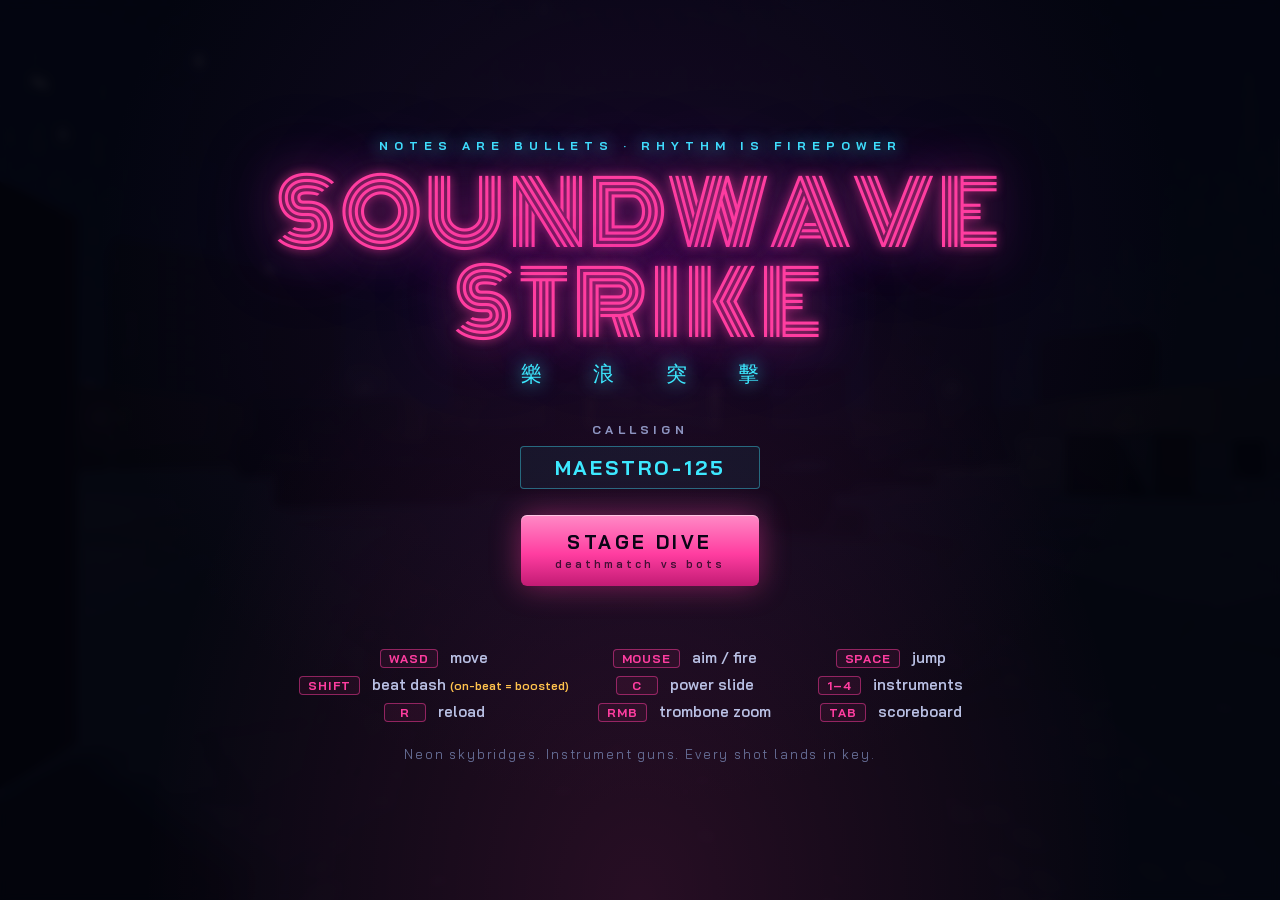
==== soundwave-strike/index.html @ 18fc11da "Add Soundwave Strike: 3D FPS with online PvP via artifact room capability Implements the Soundwave S" ====
<!DOCTYPE html>
<html lang="en">
<head>
<meta charset="UTF-8">
<meta name="viewport" content="width=device-width, initial-scale=1.0">
<title>Soundwave Strike 樂浪突擊</title>
<link rel="icon" href="data:image/svg+xml,<svg xmlns=%22http://www.w3.org/2000/svg%22 viewBox=%220 0 100 100%22><text y=%22.9em%22 font-size=%2290%22>🎺</text></svg>">
<link rel="stylesheet" href="css/style.css">
</head>
<body>
<div id="wrap">
  <canvas id="game"></canvas>

  <!-- HUD -->
  <div id="hud" class="hidden">
    <div id="crosshair"><div class="ch-dot"></div><div class="ch-l"></div><div class="ch-r"></div><div class="ch-t"></div><div class="ch-b"></div>
      <div id="beat-ring"></div>
    </div>
    <div id="hitmarker" class="hidden">✕</div>
    <div id="dmg-vignette"></div>

    <div id="hud-bl">
      <div id="hp-num">100</div>
      <div class="bar"><div id="hp-bar"></div></div>
    </div>
    <div id="hud-br">
      <div id="weapon-name">TRUMPET SCATTERHORN</div>
      <div id="ammo"><span id="ammo-mag">6</span><span id="ammo-sep">/</span><span id="ammo-max">6</span></div>
      <div id="weapon-row"></div>
    </div>
    <div id="killfeed"></div>
    <div id="hud-top">
      <span id="match-score">0</span>
      <span id="match-goal">FIRST TO 20</span>
      <span id="match-time">5:00</span>
    </div>
    <div id="center-msg" class="hidden"></div>
    <div id="respawn-msg" class="hidden">
      <div class="rs-title">DROPPED THE BEAT</div>
      <div class="rs-sub">re-entering the mix<span id="rs-count">…</span></div>
    </div>
    <div id="scoreboard" class="hidden"><table id="score-table"></table></div>
  </div>

  <!-- Menu -->
  <div id="menu" class="screen">
    <div class="menu-inner">
      <div class="title-kicker">NOTES ARE BULLETS · RHYTHM IS FIREPOWER</div>
      <h1 class="title">SOUNDWAVE<br>STRIKE</h1>
      <div class="title-zh">樂 浪 突 擊</div>

      <div class="menu-row">
        <label class="callsign-label">CALLSIGN
          <input id="callsign" maxlength="14" spellcheck="false">
        </label>
      </div>

      <div class="menu-buttons">
        <button id="btn-bots" class="big-btn">STAGE DIVE <span class="btn-sub">deathmatch vs bots</span></button>
        <button id="btn-online" class="big-btn alt hidden">ONLINE JAM <span class="btn-sub">pvp with other viewers</span></button>
      </div>
      <div id="online-status" class="online-status"></div>

      <div class="menu-controls">
        <div><span class="key">WASD</span> move</div>
        <div><span class="key">MOUSE</span> aim / fire</div>
        <div><span class="key">SPACE</span> jump</div>
        <div><span class="key">SHIFT</span> beat dash <em>(on-beat = boosted)</em></div>
        <div><span class="key">C</span> power slide</div>
        <div><span class="key">1–4</span> instruments</div>
        <div><span class="key">R</span> reload</div>
        <div><span class="key">RMB</span> trombone zoom</div>
        <div><span class="key">TAB</span> scoreboard</div>
      </div>
      <div class="menu-foot">Neon skybridges. Instrument guns. Every shot lands in key.</div>
    </div>
  </div>

  <!-- Pause -->
  <div id="pause" class="screen hidden">
    <div class="menu-inner">
      <h2 class="subtitle">INTERMISSION</h2>
      <button id="btn-resume" class="big-btn">BACK TO THE PIT</button>
      <button id="btn-quit" class="big-btn alt">LEAVE MATCH</button>
    </div>
  </div>

  <!-- Match end -->
  <div id="matchend" class="screen hidden">
    <div class="menu-inner">
      <div class="title-kicker" id="end-kicker">ENCORE</div>
      <h1 class="title small" id="end-title">VICTORY</h1>
      <div id="end-stats"></div>
      <button id="btn-again" class="big-btn">PLAY AGAIN</button>
      <button id="btn-menu" class="big-btn alt">MAIN MENU</button>
    </div>
  </div>
</div>

<script src="vendor/three.min.js"></script>
<script src="js/audio.js"></script>
<script src="js/world.js"></script>
<script src="js/weapons.js"></script>
<script src="js/actors.js"></script>
<script src="js/net.js"></script>
<script src="js/game.js"></script>
</body>
</html>
---- soundwave-strike/css/style.css ----
/* ── Soundwave Strike UI ───────────────────────────────────────────── */
@import url('https://fonts.googleapis.com/css2?family=Bai+Jamjuree:wght@500;600;700&family=Monoton&family=Rajdhani:wght@500;600;700&display=swap');

:root {
  --magenta: #ff3da0;
  --cyan: #3de8ff;
  --amber: #ffc24d;
  --ink: #05060f;
  --panel: rgba(8, 10, 26, 0.85);
}

* { margin: 0; padding: 0; box-sizing: border-box; }

html, body {
  width: 100%; height: 100%;
  background: var(--ink);
  overflow: hidden;
  font-family: 'Bai Jamjuree', 'Rajdhani', sans-serif;
  user-select: none;
  -webkit-user-select: none;
  color: #dfe4ff;
}

#wrap { position: fixed; inset: 0; }
#game { position: absolute; inset: 0; width: 100%; height: 100%; display: block; cursor: crosshair; }

.hidden { display: none !important; }

/* ── screens ── */
.screen {
  position: absolute; inset: 0;
  display: flex; align-items: center; justify-content: center;
  background:
    radial-gradient(ellipse at 50% 30%, rgba(60,20,80,0.35), transparent 60%),
    radial-gradient(ellipse at 50% 100%, rgba(255,61,160,0.14), transparent 55%),
    rgba(3, 4, 12, 0.86);
  backdrop-filter: blur(4px);
  z-index: 30;
}
.menu-inner { text-align: center; padding: 24px; max-width: 860px; }

.title-kicker {
  color: var(--cyan);
  letter-spacing: 0.5em;
  font-size: 12px;
  font-weight: 700;
  margin-bottom: 16px;
  text-shadow: 0 0 16px rgba(61,232,255,0.9);
}
h1.title {
  font-family: 'Monoton', 'Bai Jamjuree', cursive;
  font-weight: 400;
  font-size: clamp(44px, 8.5vw, 88px);
  line-height: 1.02;
  color: var(--magenta);
  text-shadow:
    0 0 10px rgba(255,61,160,0.75),
    0 0 46px rgba(255,61,160,0.5),
    0 0 90px rgba(120,30,255,0.4);
  letter-spacing: 0.04em;
}
h1.title.small { font-size: clamp(36px, 5.5vw, 60px); }
h2.subtitle {
  font-family: 'Monoton', cursive;
  font-weight: 400;
  font-size: 34px;
  color: var(--cyan);
  text-shadow: 0 0 24px rgba(61,232,255,0.6);
  margin-bottom: 30px;
}
.title-zh {
  margin-top: 12px;
  font-size: 21px;
  letter-spacing: 1.1em;
  text-indent: 1.1em;
  color: var(--cyan);
  text-shadow: 0 0 18px rgba(61,232,255,0.8);
}

.menu-row { margin-top: 30px; }
.callsign-label {
  font-size: 12px;
  letter-spacing: 0.35em;
  color: #8d94c0;
  font-weight: 700;
}
#callsign {
  display: block;
  margin: 8px auto 0;
  width: 240px;
  text-align: center;
  background: rgba(61,232,255,0.06);
  border: 1px solid rgba(61,232,255,0.4);
  border-radius: 4px;
  color: var(--cyan);
  font-family: inherit;
  font-size: 20px;
  font-weight: 700;
  letter-spacing: 0.14em;
  padding: 8px 10px;
  outline: none;
}
#callsign:focus { border-color: var(--cyan); box-shadow: 0 0 18px rgba(61,232,255,0.35); }

.menu-buttons { margin-top: 26px; display: flex; gap: 18px; justify-content: center; flex-wrap: wrap; }
.big-btn {
  font-family: 'Bai Jamjuree', sans-serif;
  font-weight: 700;
  font-size: 19px;
  letter-spacing: 0.18em;
  color: #0b0416;
  background: linear-gradient(180deg, #ff8ac6, var(--magenta) 55%, #c21b74);
  border: none;
  border-radius: 6px;
  padding: 15px 34px;
  cursor: pointer;
  box-shadow: 0 0 30px rgba(255,61,160,0.45), inset 0 1px 0 rgba(255,255,255,0.5);
  transition: transform .12s ease, box-shadow .12s ease;
  display: inline-flex;
  flex-direction: column;
  align-items: center;
  gap: 3px;
}
.big-btn:hover { transform: translateY(-2px) scale(1.02); box-shadow: 0 0 52px rgba(255,61,160,0.75), inset 0 1px 0 rgba(255,255,255,0.5); }
.big-btn.alt {
  background: linear-gradient(180deg, #9ef2ff, var(--cyan) 55%, #12a8c4);
  box-shadow: 0 0 30px rgba(61,232,255,0.4), inset 0 1px 0 rgba(255,255,255,0.5);
}
.big-btn.alt:hover { box-shadow: 0 0 52px rgba(61,232,255,0.7), inset 0 1px 0 rgba(255,255,255,0.5); }
.btn-sub { font-size: 11px; font-weight: 600; letter-spacing: 0.28em; opacity: 0.75; }
#matchend .big-btn, #pause .big-btn { margin: 8px; }

.online-status { margin-top: 14px; font-size: 13px; letter-spacing: 0.2em; color: #8d94c0; min-height: 18px; }
.online-status b { color: var(--cyan); }

.menu-controls {
  margin: 30px auto 8px;
  display: grid;
  grid-template-columns: repeat(auto-fit, minmax(180px, max-content));
  justify-content: center;
  gap: 7px 26px;
  color: #b9c0e4;
  font-size: 15px;
  font-weight: 600;
}
.menu-controls em { color: var(--amber); font-style: normal; font-size: 12px; }
.key {
  display: inline-block;
  min-width: 42px;
  padding: 1px 8px;
  margin-right: 8px;
  border: 1px solid rgba(255,61,160,0.5);
  border-radius: 4px;
  color: var(--magenta);
  font-weight: 700;
  font-size: 12px;
  letter-spacing: 0.08em;
  background: rgba(255,61,160,0.07);
  text-align: center;
}
.menu-foot { margin-top: 24px; color: #666e96; font-size: 13px; letter-spacing: 0.14em; }

/* ── HUD ── */
#hud { position: absolute; inset: 0; pointer-events: none; z-index: 10; }

#crosshair {
  position: absolute; left: 50%; top: 50%;
  width: 0; height: 0;
}
#crosshair div { position: absolute; background: rgba(61,232,255,0.95); box-shadow: 0 0 6px rgba(61,232,255,0.9); }
.ch-dot { width: 3px; height: 3px; left: -1.5px; top: -1.5px; border-radius: 50%; }
.ch-l { width: 8px; height: 2px; left: calc(-10px - var(--sp, 4px)); top: -1px; }
.ch-r { width: 8px; height: 2px; left: calc(2px + var(--sp, 4px)); top: -1px; }
.ch-t { width: 2px; height: 8px; left: -1px; top: calc(-10px - var(--sp, 4px)); }
.ch-b { width: 2px; height: 8px; left: -1px; top: calc(2px + var(--sp, 4px)); }
#beat-ring {
  position: absolute; left: -19px; top: -19px;
  width: 38px; height: 38px;
  border: 1px solid rgba(255,194,77,0.0);
  border-radius: 50%;
  background: transparent !important;
  box-shadow: none !important;
}
#beat-ring.pulse { border-color: rgba(255,194,77,0.8); }

#hitmarker {
  position: absolute; left: 50%; top: 50%;
  transform: translate(-50%, -50%);
  font-size: 26px;
  font-weight: 700;
  color: #fff;
  text-shadow: 0 0 10px var(--magenta);
}
#hitmarker.kill { color: var(--amber); font-size: 34px; }

#dmg-vignette {
  position: absolute; inset: 0;
  background: radial-gradient(ellipse at center, transparent 55%, rgba(255,30,80,0.55) 100%);
  opacity: 0;
  transition: opacity .1s ease;
}

#hud-bl { position: absolute; left: 28px; bottom: 26px; }
#hp-num {
  font-size: 44px; font-weight: 700; color: #fff;
  text-shadow: 0 0 14px rgba(61,232,255,0.8);
  font-variant-numeric: tabular-nums;
  line-height: 1;
}
#hud-bl .bar {
  margin-top: 8px;
  width: 220px; height: 8px;
  background: rgba(255,255,255,0.08);
  border: 1px solid rgba(255,255,255,0.16);
  border-radius: 4px;
  overflow: hidden;
}
#hp-bar {
  height: 100%; width: 100%;
  background: linear-gradient(90deg, var(--cyan), #7dffd0);
  box-shadow: 0 0 12px rgba(61,232,255,0.8);
  transition: width .15s ease;
}
#hp-bar.low { background: linear-gradient(90deg, #ff3d6a, #ff8a4d); box-shadow: 0 0 12px rgba(255,61,106,0.9); }

#hud-br { position: absolute; right: 30px; bottom: 26px; text-align: right; }
#weapon-name {
  font-size: 15px; font-weight: 700; letter-spacing: 0.3em;
  color: var(--amber);
  text-shadow: 0 0 12px rgba(255,194,77,0.7);
}
#ammo { margin-top: 2px; font-variant-numeric: tabular-nums; }
#ammo-mag { font-size: 42px; font-weight: 700; color: #fff; text-shadow: 0 0 14px rgba(255,61,160,0.8); }
#ammo-sep { font-size: 24px; color: #666e96; margin: 0 4px; }
#ammo-max { font-size: 20px; color: #8d94c0; }
#weapon-row { margin-top: 8px; display: flex; gap: 6px; justify-content: flex-end; }
.wpip {
  width: 34px; height: 26px;
  display: flex; align-items: center; justify-content: center;
  font-size: 15px;
  border: 1px solid rgba(255,255,255,0.15);
  border-radius: 4px;
  background: var(--panel);
  opacity: 0.45;
}
.wpip.sel { opacity: 1; border-color: var(--amber); box-shadow: 0 0 10px rgba(255,194,77,0.4); }

#killfeed {
  position: absolute; right: 26px; top: 66px;
  display: flex; flex-direction: column; gap: 6px; align-items: flex-end;
  font-size: 14px; font-weight: 600;
}
.kf {
  background: var(--panel);
  border: 1px solid rgba(255,255,255,0.1);
  border-left: 3px solid var(--magenta);
  border-radius: 4px;
  padding: 4px 12px;
  letter-spacing: 0.06em;
  animation: kfIn .18s ease;
}
.kf .k { color: var(--cyan); }
.kf .v { color: #ff7ea8; }
.kf .w { color: var(--amber); margin: 0 6px; }
.kf.me { border-left-color: var(--amber); }
@keyframes kfIn { from { transform: translateX(20px); opacity: 0; } to { transform: none; opacity: 1; } }

#hud-top {
  position: absolute; top: 18px; left: 50%; transform: translateX(-50%);
  display: flex; gap: 26px; align-items: baseline;
  background: var(--panel);
  border: 1px solid rgba(255,255,255,0.1);
  border-radius: 6px;
  padding: 6px 22px;
  letter-spacing: 0.2em;
}
#match-score { font-size: 22px; font-weight: 700; color: var(--magenta); font-variant-numeric: tabular-nums; }
#match-goal { font-size: 12px; color: #8d94c0; font-weight: 700; }
#match-time { font-size: 18px; font-weight: 700; color: var(--cyan); font-variant-numeric: tabular-nums; }

#center-msg {
  position: absolute; left: 50%; top: 32%;
  transform: translateX(-50%);
  font-family: 'Monoton', cursive;
  font-size: 34px;
  color: var(--amber);
  text-shadow: 0 0 24px rgba(255,194,77,0.8);
  letter-spacing: 0.1em;
  white-space: nowrap;
}

#respawn-msg {
  position: absolute; left: 50%; top: 42%;
  transform: translateX(-50%);
  text-align: center;
}
.rs-title {
  font-family: 'Monoton', cursive;
  font-size: 40px;
  color: var(--magenta);
  text-shadow: 0 0 30px rgba(255,61,160,0.8);
}
.rs-sub { margin-top: 10px; font-size: 15px; letter-spacing: 0.3em; color: #b9c0e4; }

#scoreboard {
  position: absolute; left: 50%; top: 50%;
  transform: translate(-50%, -50%);
  background: var(--panel);
  border: 1px solid rgba(61,232,255,0.35);
  border-radius: 8px;
  padding: 18px 26px;
  box-shadow: 0 20px 60px rgba(0,0,0,0.6);
  min-width: 420px;
}
#score-table { width: 100%; border-collapse: collapse; font-size: 15px; }
#score-table th {
  text-align: left; color: #8d94c0; font-size: 11px; letter-spacing: 0.3em;
  padding: 4px 14px; border-bottom: 1px solid rgba(255,255,255,0.12);
}
#score-table td { padding: 6px 14px; font-weight: 600; font-variant-numeric: tabular-nums; }
#score-table tr.me td { color: var(--amber); }
#score-table td:first-child { color: inherit; }

#end-stats { margin: 24px 0 10px; font-size: 17px; line-height: 2; letter-spacing: 0.12em; color: #b9c0e4; }
#end-stats b { color: var(--amber); font-size: 21px; }
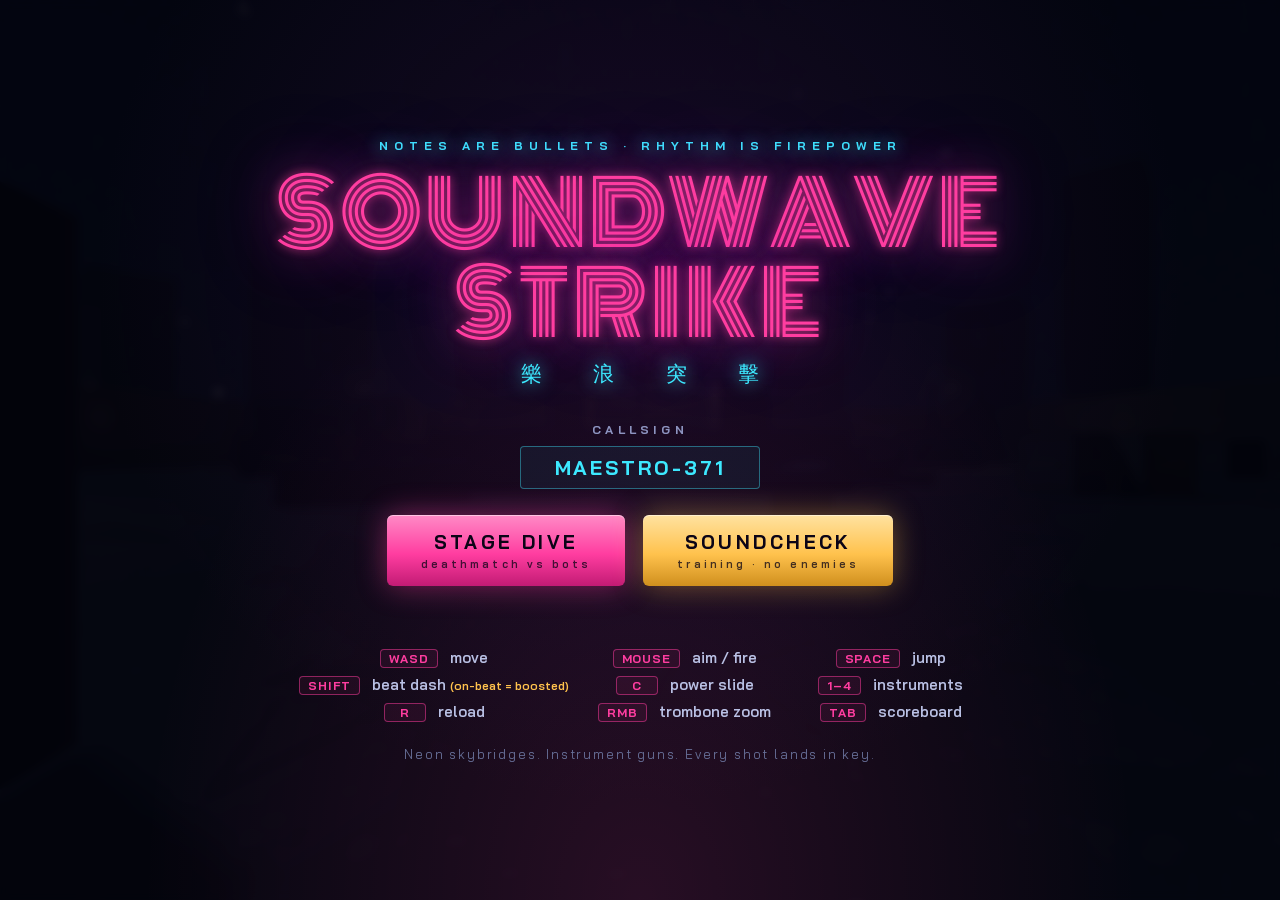
==== commit e65ee5f6: "Add Soundcheck training mode; fix soldier rig facing - New SOUNDCHECK mode from the menu: free pract" ====
--- a/soundwave-strike/index.html
+++ b/soundwave-strike/index.html
@@ -58,6 +58,7 @@
       <div class="menu-buttons">
         <button id="btn-bots" class="big-btn">STAGE DIVE <span class="btn-sub">deathmatch vs bots</span></button>
         <button id="btn-online" class="big-btn alt hidden">ONLINE JAM <span class="btn-sub">pvp with other viewers</span></button>
+        <button id="btn-training" class="big-btn gold">SOUNDCHECK <span class="btn-sub">training · no enemies</span></button>
       </div>
       <div id="online-status" class="online-status"></div>
 
--- a/soundwave-strike/css/style.css
+++ b/soundwave-strike/css/style.css
@@ -127,6 +127,11 @@
   box-shadow: 0 0 30px rgba(61,232,255,0.4), inset 0 1px 0 rgba(255,255,255,0.5);
 }
 .big-btn.alt:hover { box-shadow: 0 0 52px rgba(61,232,255,0.7), inset 0 1px 0 rgba(255,255,255,0.5); }
+.big-btn.gold {
+  background: linear-gradient(180deg, #ffe2a0, var(--amber) 55%, #cf8f1d);
+  box-shadow: 0 0 30px rgba(255,194,77,0.4), inset 0 1px 0 rgba(255,255,255,0.5);
+}
+.big-btn.gold:hover { box-shadow: 0 0 52px rgba(255,194,77,0.7), inset 0 1px 0 rgba(255,255,255,0.5); }
 .btn-sub { font-size: 11px; font-weight: 600; letter-spacing: 0.28em; opacity: 0.75; }
 #matchend .big-btn, #pause .big-btn { margin: 8px; }
 
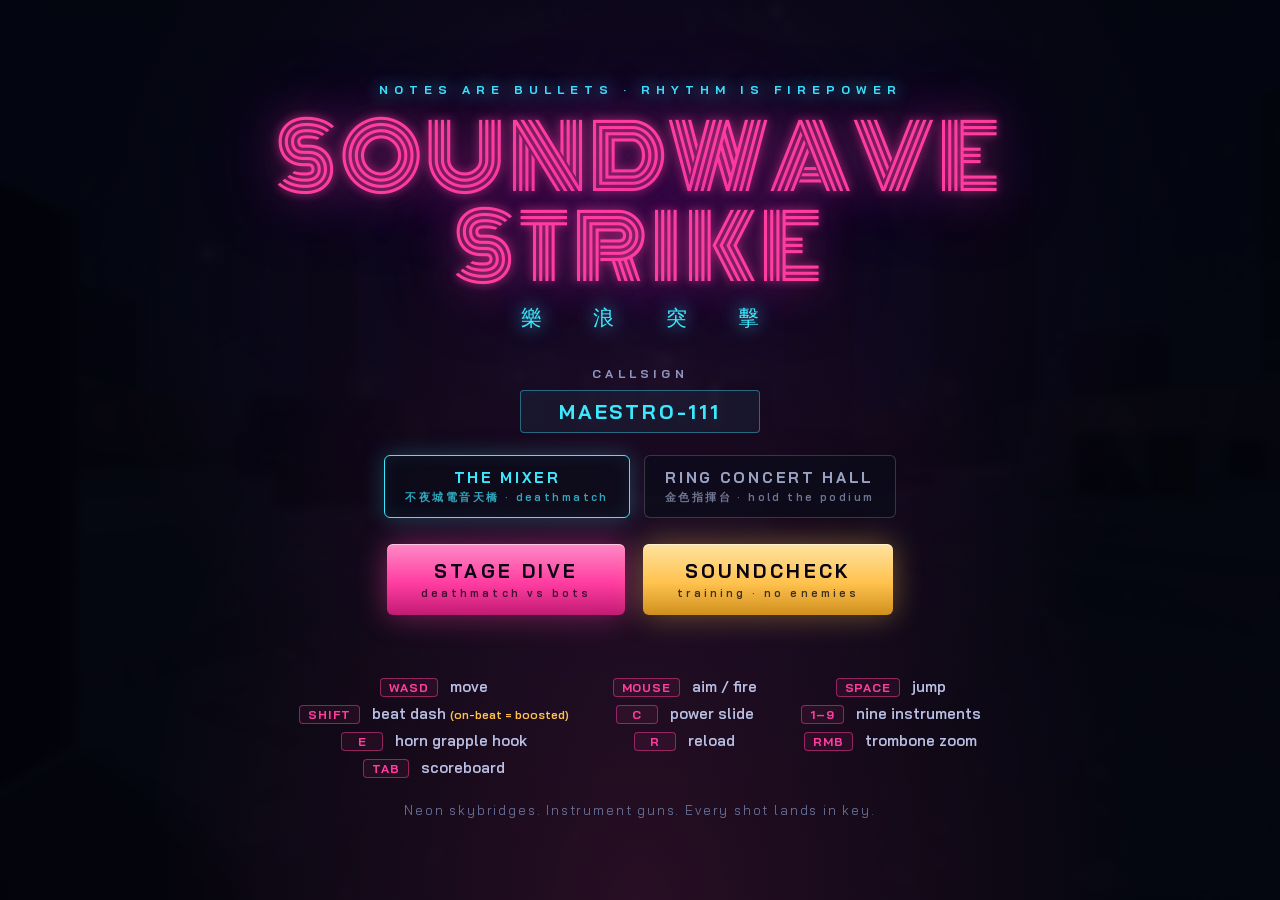
==== commit e66945a7: "Full 10-instrument arsenal, both concept-art maps, podium KOTH mode Weapons (the proposal's complete" ====
--- a/soundwave-strike/index.html
+++ b/soundwave-strike/index.html
@@ -55,6 +55,11 @@
         </label>
       </div>
 
+      <div class="map-select">
+        <div class="map-chip sel" data-map="mixer">THE MIXER<span>不夜城電音天橋 · deathmatch</span></div>
+        <div class="map-chip" data-map="hall">RING CONCERT HALL<span>金色指揮台 · hold the podium</span></div>
+      </div>
+
       <div class="menu-buttons">
         <button id="btn-bots" class="big-btn">STAGE DIVE <span class="btn-sub">deathmatch vs bots</span></button>
         <button id="btn-online" class="big-btn alt hidden">ONLINE JAM <span class="btn-sub">pvp with other viewers</span></button>
@@ -68,7 +73,8 @@
         <div><span class="key">SPACE</span> jump</div>
         <div><span class="key">SHIFT</span> beat dash <em>(on-beat = boosted)</em></div>
         <div><span class="key">C</span> power slide</div>
-        <div><span class="key">1–4</span> instruments</div>
+        <div><span class="key">1–9</span> nine instruments</div>
+        <div><span class="key">E</span> horn grapple hook</div>
         <div><span class="key">R</span> reload</div>
         <div><span class="key">RMB</span> trombone zoom</div>
         <div><span class="key">TAB</span> scoreboard</div>
--- a/soundwave-strike/css/style.css
+++ b/soundwave-strike/css/style.css
@@ -101,6 +101,29 @@
   outline: none;
 }
 #callsign:focus { border-color: var(--cyan); box-shadow: 0 0 18px rgba(61,232,255,0.35); }
+
+.map-select { margin-top: 22px; display: flex; gap: 14px; justify-content: center; flex-wrap: wrap; }
+.map-chip {
+  min-width: 220px;
+  padding: 12px 20px;
+  border: 1px solid rgba(255,255,255,0.18);
+  border-radius: 6px;
+  background: rgba(10,12,26,0.7);
+  cursor: pointer;
+  font-weight: 700;
+  font-size: 15px;
+  letter-spacing: 0.18em;
+  color: #9aa2c4;
+  transition: border-color .12s ease, color .12s ease, box-shadow .12s ease;
+  display: flex; flex-direction: column; gap: 3px; align-items: center;
+}
+.map-chip span { font-size: 11px; font-weight: 600; letter-spacing: 0.22em; opacity: 0.7; }
+.map-chip:hover { border-color: rgba(61,232,255,0.5); color: #cdd6ff; }
+.map-chip.sel {
+  border-color: var(--cyan);
+  color: var(--cyan);
+  box-shadow: 0 0 22px rgba(61,232,255,0.25), inset 0 0 18px rgba(61,232,255,0.08);
+}
 
 .menu-buttons { margin-top: 26px; display: flex; gap: 18px; justify-content: center; flex-wrap: wrap; }
 .big-btn {
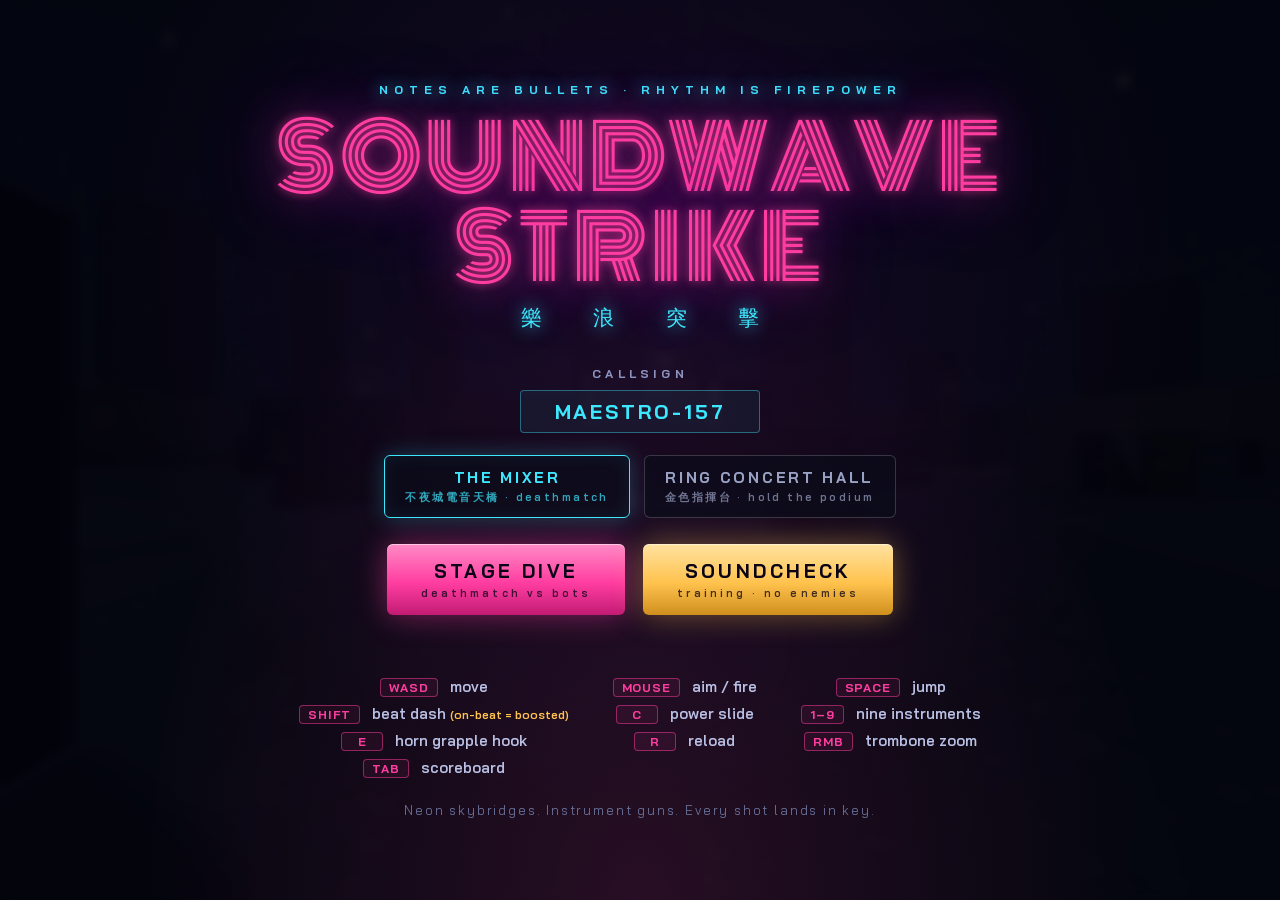
==== commit 3e7c578f: "Mobile touch controls; more accurate instrument synthesis Mobile: touch-device detection adds a full" ====
--- a/soundwave-strike/index.html
+++ b/soundwave-strike/index.html
@@ -2,7 +2,7 @@
 <html lang="en">
 <head>
 <meta charset="UTF-8">
-<meta name="viewport" content="width=device-width, initial-scale=1.0">
+<meta name="viewport" content="width=device-width, initial-scale=1.0, maximum-scale=1.0, user-scalable=no, viewport-fit=cover">
 <title>Soundwave Strike 樂浪突擊</title>
 <link rel="icon" href="data:image/svg+xml,<svg xmlns=%22http://www.w3.org/2000/svg%22 viewBox=%220 0 100 100%22><text y=%22.9em%22 font-size=%2290%22>🎺</text></svg>">
 <link rel="stylesheet" href="css/style.css">
@@ -41,6 +41,21 @@
     </div>
     <div id="scoreboard" class="hidden"><table id="score-table"></table></div>
   </div>
+
+  <!-- Touch controls (phones/tablets) -->
+  <div id="touch-ui" class="hidden">
+    <div id="stick-base" class="hidden"><div id="stick-nub"></div></div>
+    <div class="tbtn big"   id="tb-fire">FIRE</div>
+    <div class="tbtn"       id="tb-jump">JUMP</div>
+    <div class="tbtn"       id="tb-dash">DASH</div>
+    <div class="tbtn"       id="tb-slide">SLIDE</div>
+    <div class="tbtn"       id="tb-grap">🪝</div>
+    <div class="tbtn small" id="tb-reload">R</div>
+    <div class="tbtn small" id="tb-zoom">🔍</div>
+    <div class="tbtn small" id="tb-pause">⏸</div>
+    <div class="tbtn small" id="tb-score">≡</div>
+  </div>
+  <div id="rotate-hint"><div>📱↺<br>請將手機轉為橫向<br><span>ROTATE TO LANDSCAPE</span></div></div>
 
   <!-- Menu -->
   <div id="menu" class="screen">
--- a/soundwave-strike/css/style.css
+++ b/soundwave-strike/css/style.css
@@ -351,3 +351,93 @@
 
 #end-stats { margin: 24px 0 10px; font-size: 17px; line-height: 2; letter-spacing: 0.12em; color: #b9c0e4; }
 #end-stats b { color: var(--amber); font-size: 21px; }
+
+/* ── Touch controls ── */
+#touch-ui { position: fixed; inset: 0; z-index: 15; pointer-events: none; touch-action: none; }
+#game { touch-action: none; }
+
+#stick-base {
+  position: fixed;
+  width: 120px; height: 120px;
+  border: 2px solid rgba(61,232,255,0.4);
+  border-radius: 50%;
+  background: rgba(61,232,255,0.06);
+}
+#stick-nub {
+  position: absolute; left: 35px; top: 35px;
+  width: 50px; height: 50px;
+  border-radius: 50%;
+  background: rgba(61,232,255,0.35);
+  border: 1.5px solid rgba(61,232,255,0.8);
+  box-shadow: 0 0 16px rgba(61,232,255,0.5);
+}
+
+.tbtn {
+  position: fixed;
+  width: 62px; height: 62px;
+  display: flex; align-items: center; justify-content: center;
+  border-radius: 50%;
+  background: rgba(12,15,32,0.55);
+  border: 1.5px solid rgba(255,255,255,0.3);
+  color: #dfe4ff;
+  font-weight: 700;
+  font-size: 13px;
+  letter-spacing: 0.08em;
+  pointer-events: auto;
+  touch-action: none;
+  user-select: none;
+  -webkit-user-select: none;
+}
+.tbtn.on { background: rgba(61,232,255,0.3); border-color: var(--cyan); }
+.tbtn.lock { background: rgba(255,194,77,0.3); border-color: var(--amber); }
+.tbtn.big { width: 96px; height: 96px; font-size: 17px; border-color: rgba(255,61,160,0.6); background: rgba(255,61,160,0.14); }
+.tbtn.small { width: 46px; height: 46px; font-size: 15px; }
+
+#tb-fire   { right: calc(24px + env(safe-area-inset-right)); bottom: 86px; }
+#tb-jump   { right: calc(138px + env(safe-area-inset-right)); bottom: 60px; }
+#tb-dash   { right: calc(126px + env(safe-area-inset-right)); bottom: 148px; }
+#tb-slide  { right: calc(42px + env(safe-area-inset-right)); bottom: 200px; }
+#tb-grap   { right: calc(214px + env(safe-area-inset-right)); bottom: 44px; font-size: 22px; }
+#tb-reload { right: calc(36px + env(safe-area-inset-right)); bottom: 280px; }
+#tb-zoom   { right: calc(96px + env(safe-area-inset-right)); bottom: 252px; }
+#tb-pause  { left: calc(16px + env(safe-area-inset-left)); top: 14px; }
+#tb-score  { left: calc(72px + env(safe-area-inset-left)); top: 14px; }
+
+/* HUD repositioning + bigger tap targets on touch devices */
+body.touch #hud-bl { left: 20px; bottom: 150px; }
+body.touch #hp-num { font-size: 32px; }
+body.touch #hud-bl .bar { width: 160px; }
+body.touch #hud-br {
+  left: 50%; right: auto;
+  transform: translateX(-50%);
+  bottom: 6px;
+  text-align: center;
+}
+body.touch #hud-br #weapon-row { justify-content: center; margin-top: 3px; }
+body.touch #ammo-mag { font-size: 20px; }
+body.touch #ammo-sep { font-size: 14px; }
+body.touch #ammo-max { font-size: 13px; }
+body.touch #weapon-name { font-size: 10px; letter-spacing: 0.24em; }
+body.touch #hud-top { top: 10px; padding: 4px 14px; gap: 16px; }
+body.touch #killfeed { top: 52px; right: 16px; font-size: 12px; }
+.wpip { pointer-events: auto; cursor: pointer; }
+body.touch .wpip { width: 40px; height: 34px; font-size: 17px; }
+body.touch #combo-label { display: none; }
+
+/* rotate hint: touch devices in portrait only */
+#rotate-hint {
+  display: none;
+  position: fixed; inset: 0;
+  z-index: 60;
+  background: rgba(4,5,14,0.94);
+  align-items: center; justify-content: center;
+  text-align: center;
+  font-size: 24px;
+  line-height: 1.8;
+  letter-spacing: 0.1em;
+  color: var(--cyan);
+}
+#rotate-hint span { font-size: 13px; color: #8d94c0; letter-spacing: 0.3em; }
+@media (orientation: portrait) {
+  body.touch #rotate-hint { display: flex; }
+}
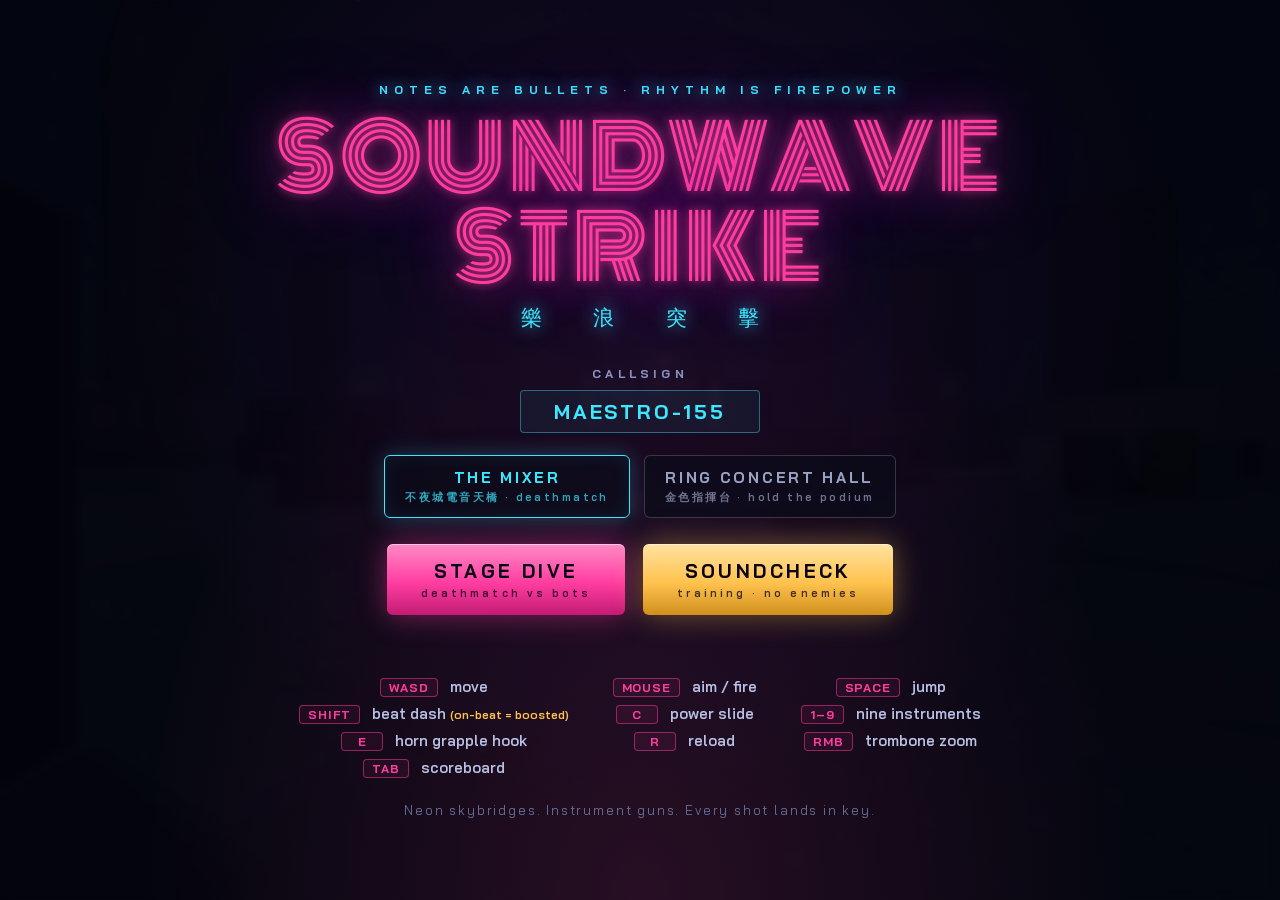
==== commit 6c3aa8cf: "Positional audio, death topple animations, damage direction indicator - Enemy gunfire and explosions" ====
--- a/soundwave-strike/index.html
+++ b/soundwave-strike/index.html
@@ -17,6 +17,7 @@
       <div id="beat-ring"></div>
     </div>
     <div id="hitmarker" class="hidden">✕</div>
+    <div id="dmg-dir" class="hidden"></div>
     <div id="dmg-vignette"></div>
 
     <div id="hud-bl">
--- a/soundwave-strike/css/style.css
+++ b/soundwave-strike/css/style.css
@@ -221,6 +221,17 @@
 }
 #hitmarker.kill { color: var(--amber); font-size: 34px; }
 
+#dmg-dir {
+  position: absolute; left: 50%; top: 50%;
+  width: 0; height: 0;
+  border-left: 13px solid transparent;
+  border-right: 13px solid transparent;
+  border-bottom: 20px solid rgba(255,50,80,0.9);
+  filter: drop-shadow(0 0 8px rgba(255,50,80,0.8));
+  transform-origin: 50% 100%;
+  /* rotation set from JS: translate then rotate around center */
+}
+
 #dmg-vignette {
   position: absolute; inset: 0;
   background: radial-gradient(ellipse at center, transparent 55%, rgba(255,30,80,0.55) 100%);
